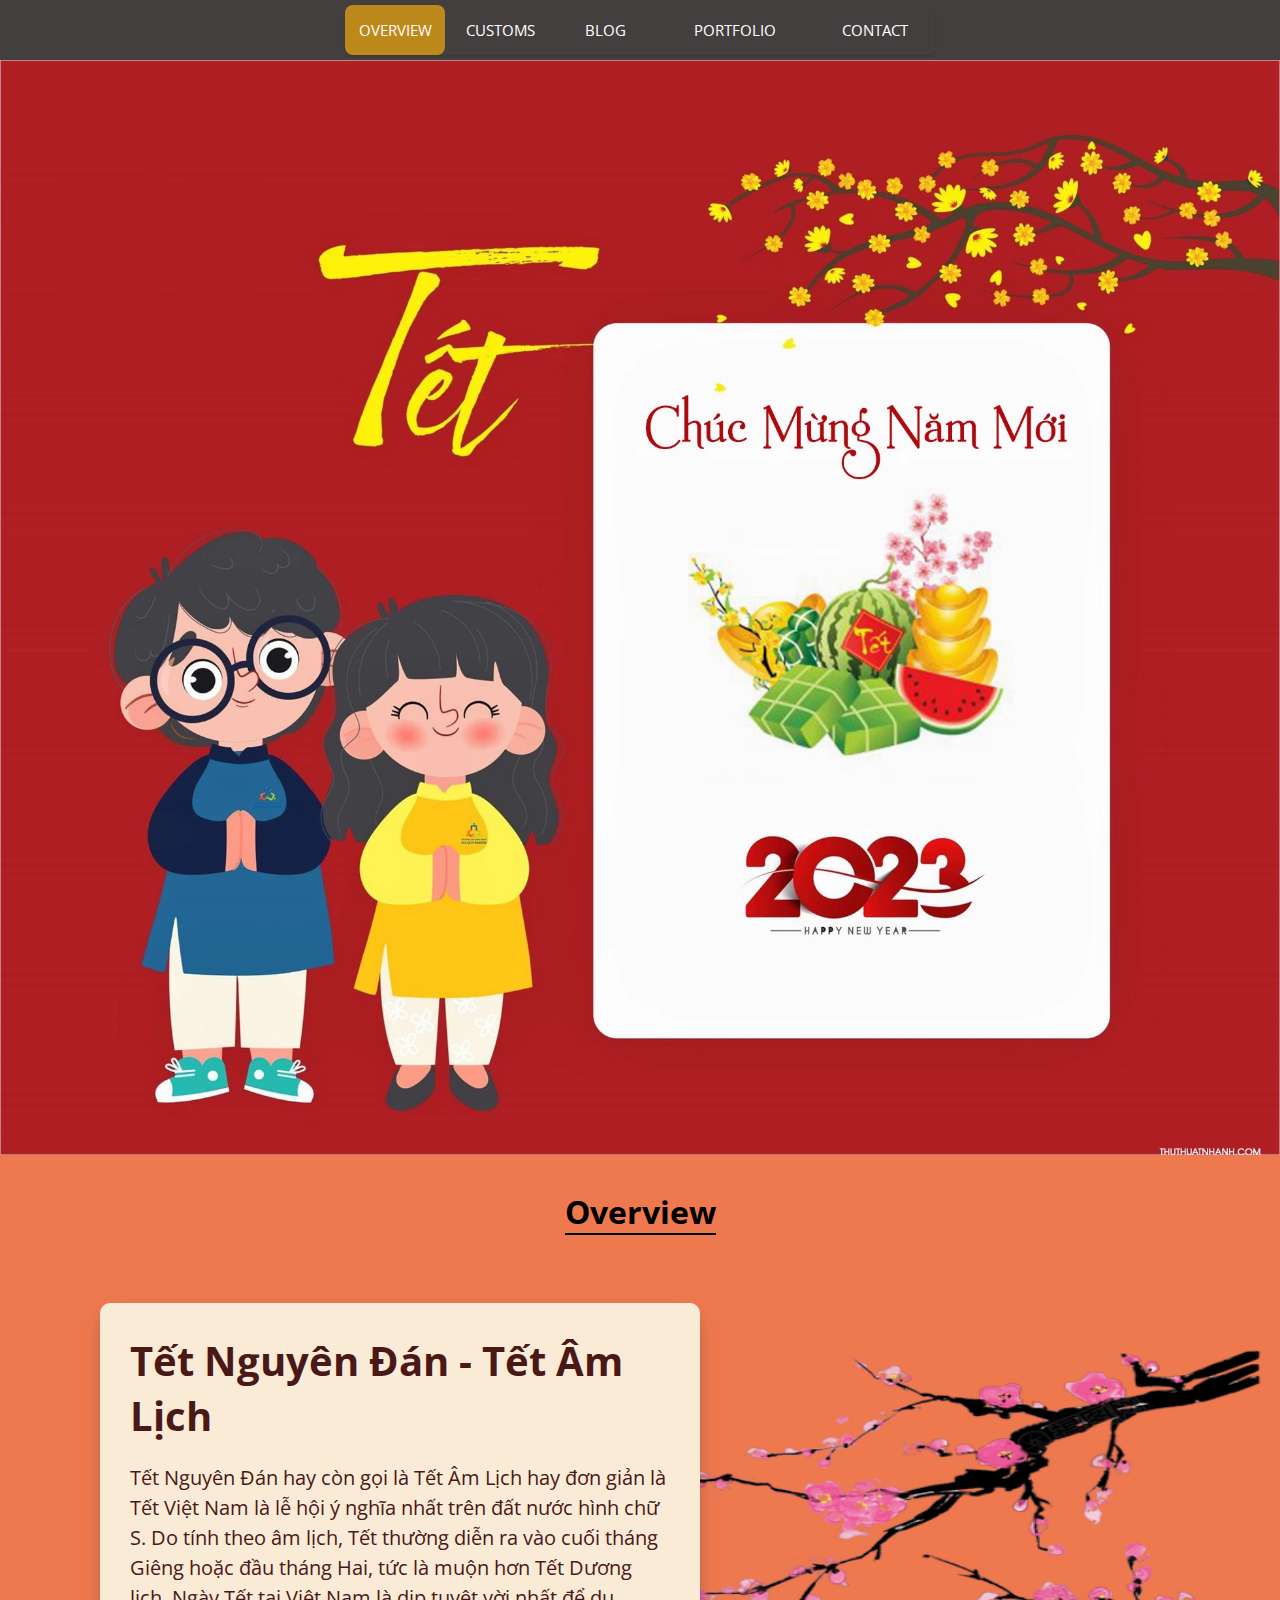
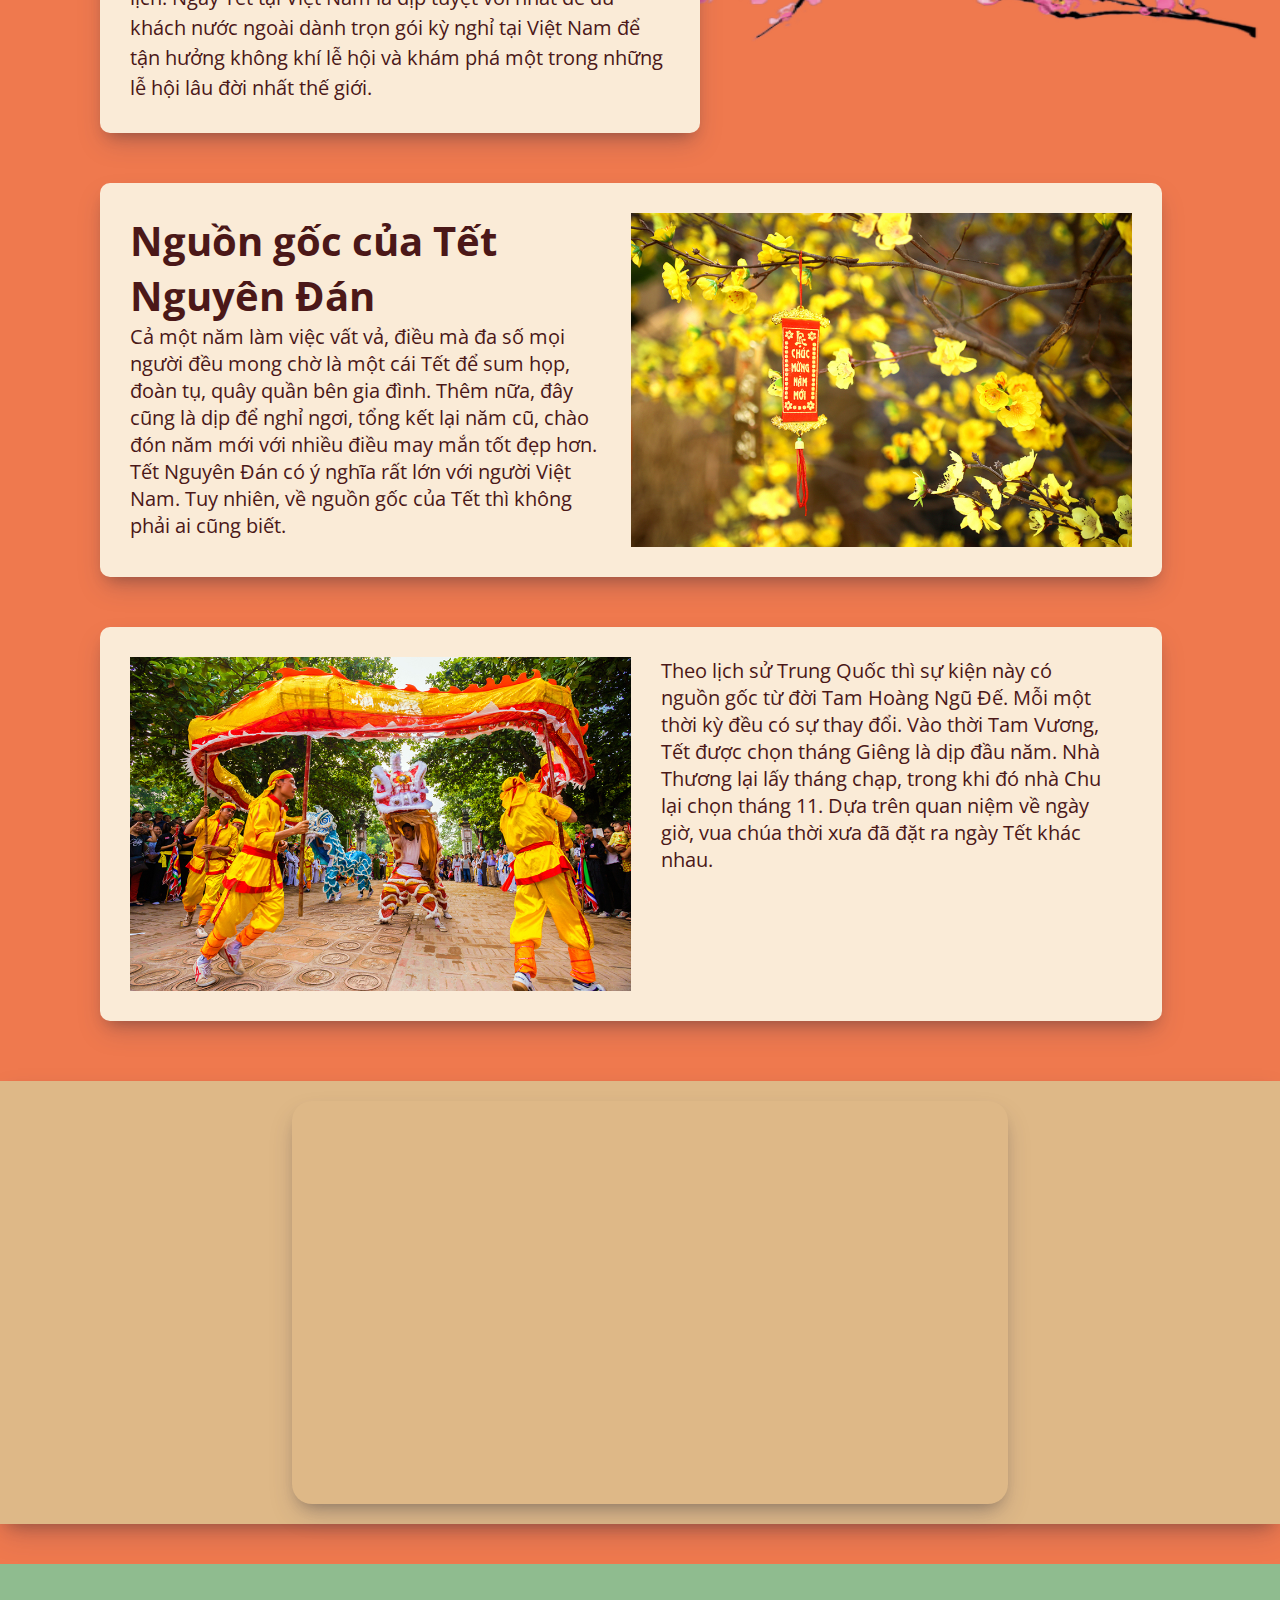
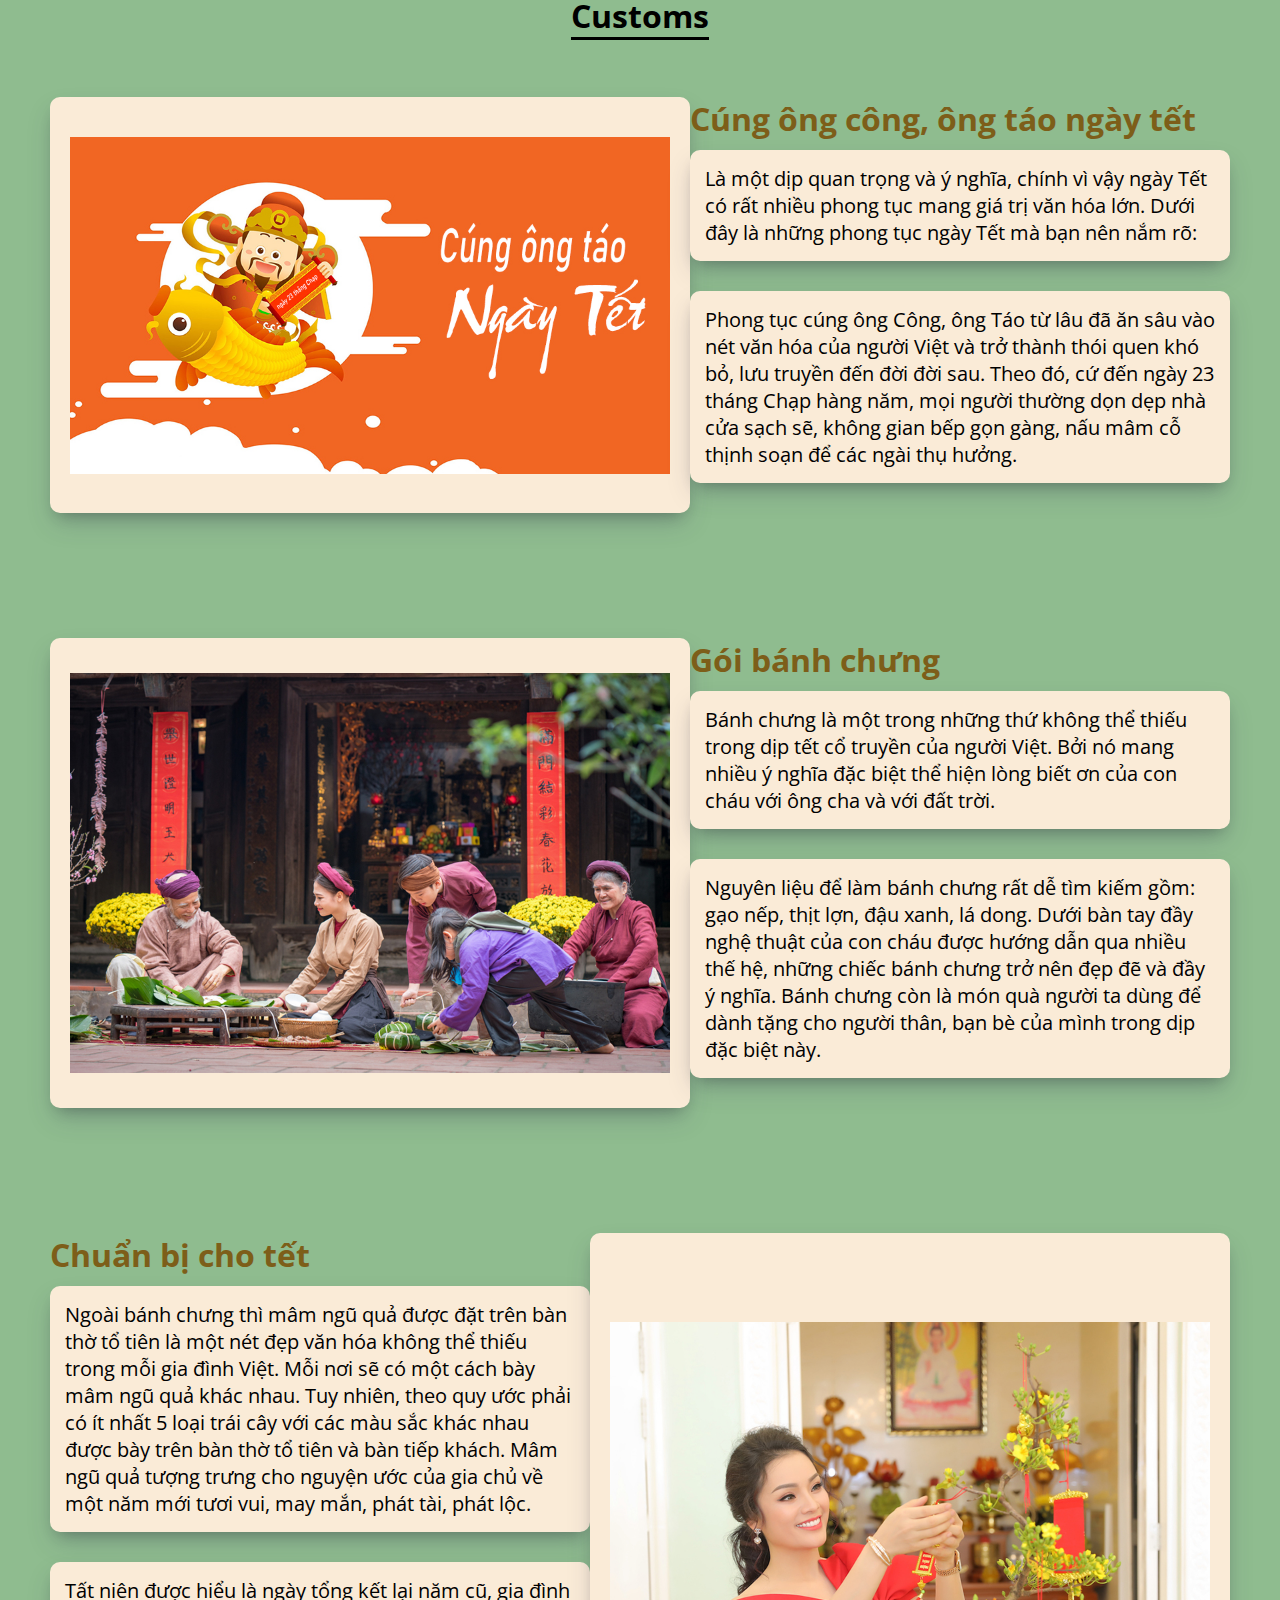
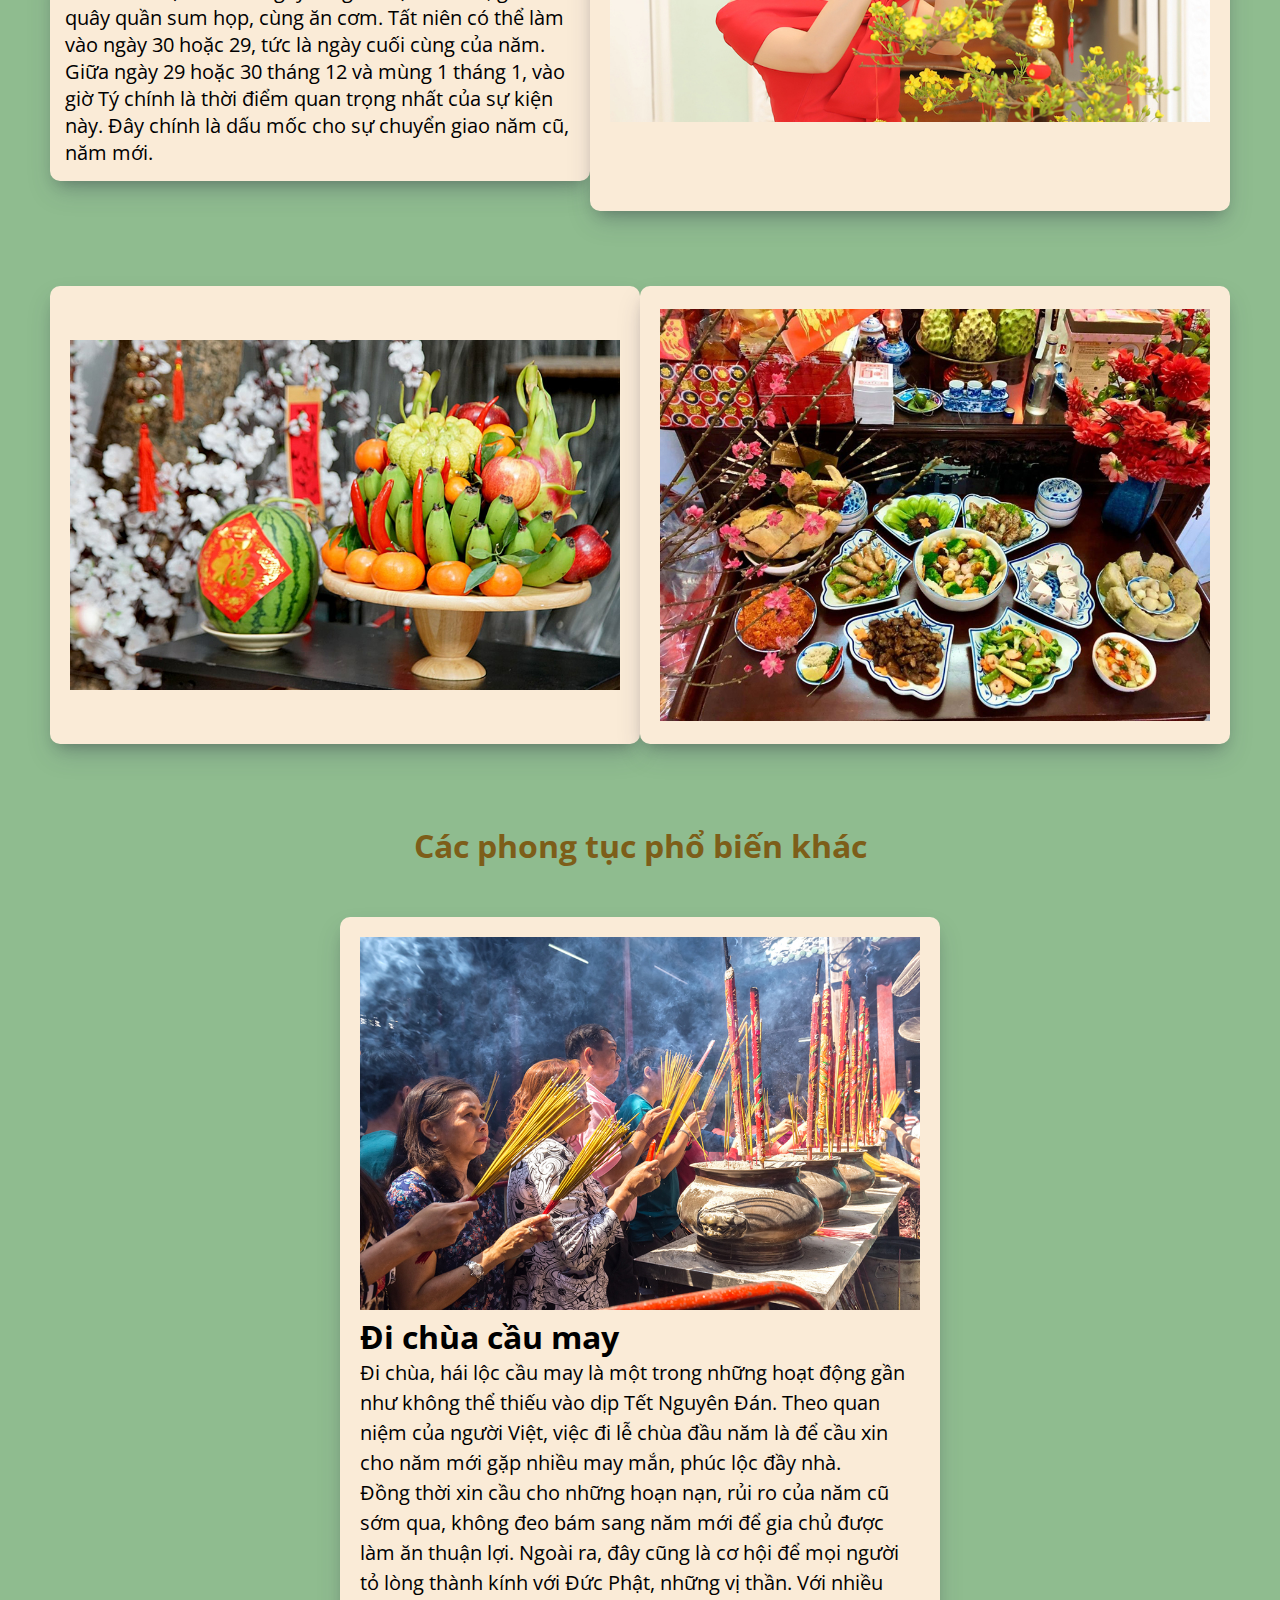
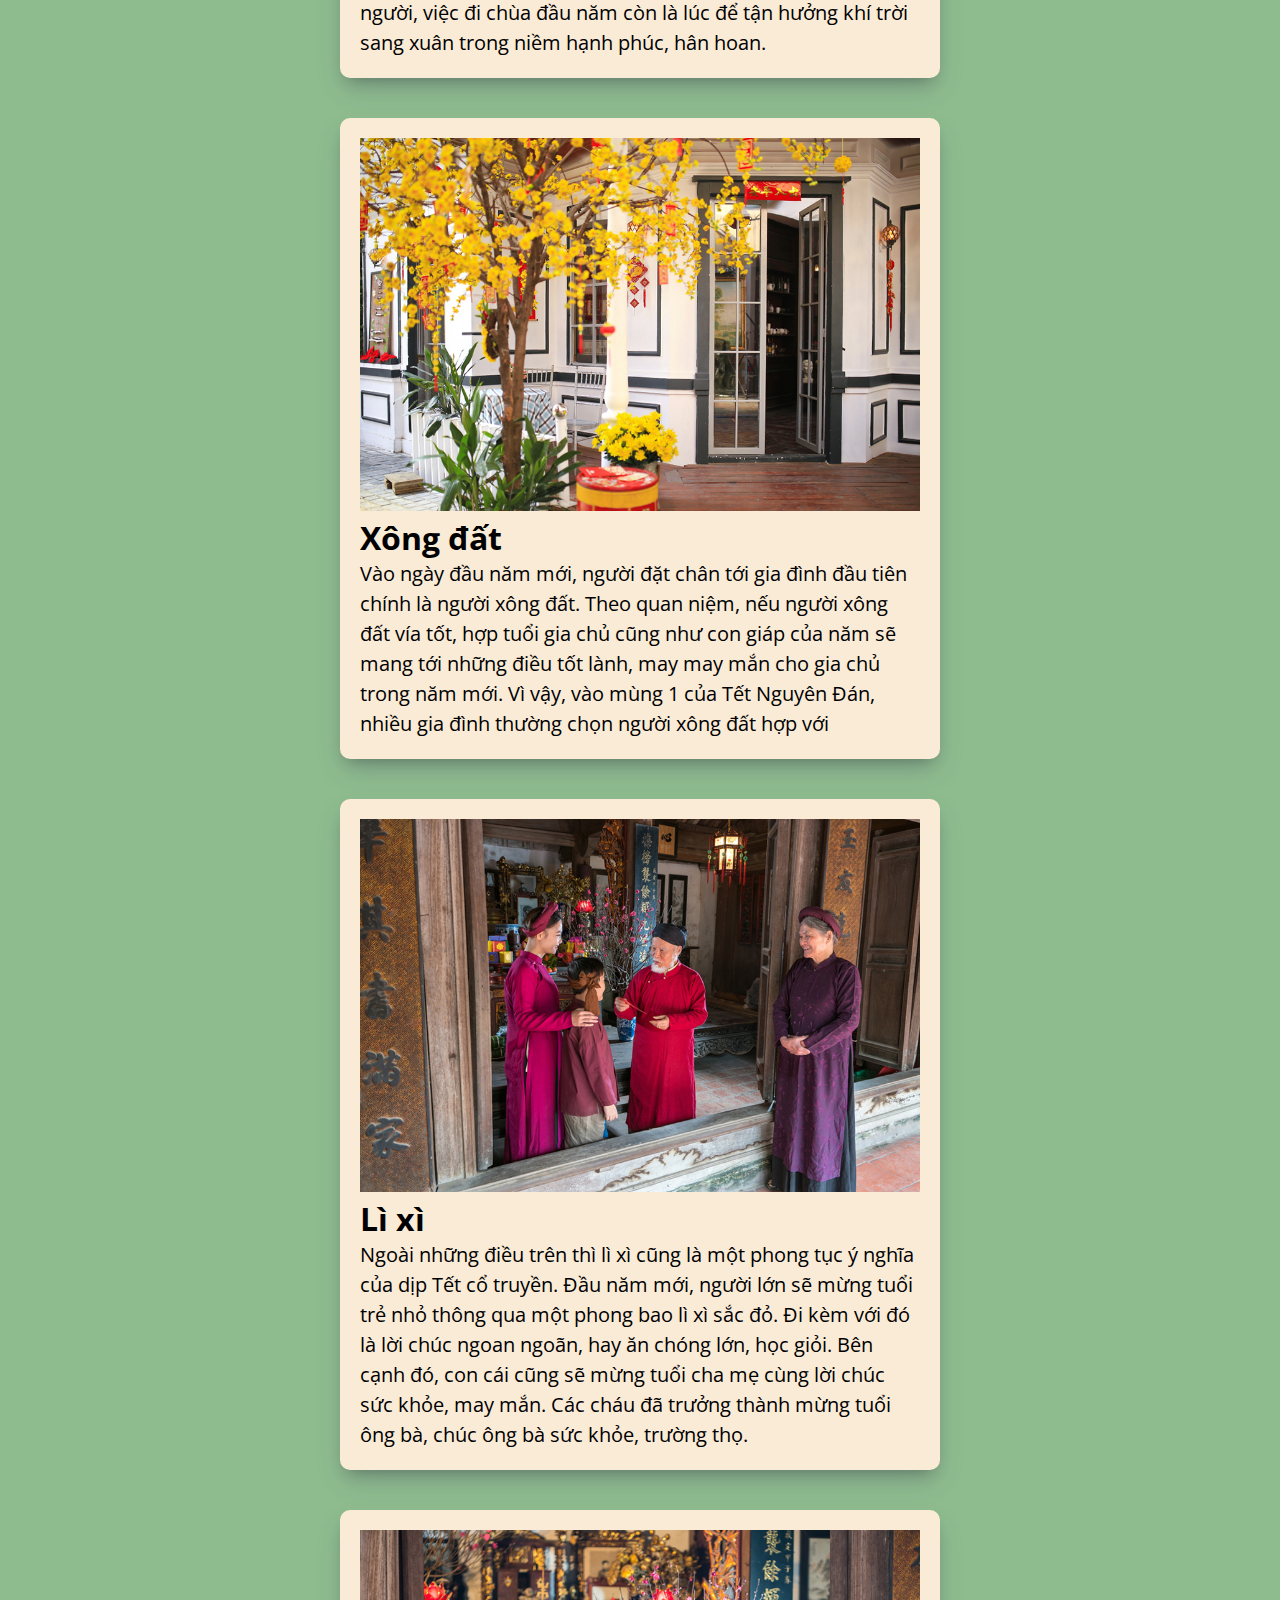
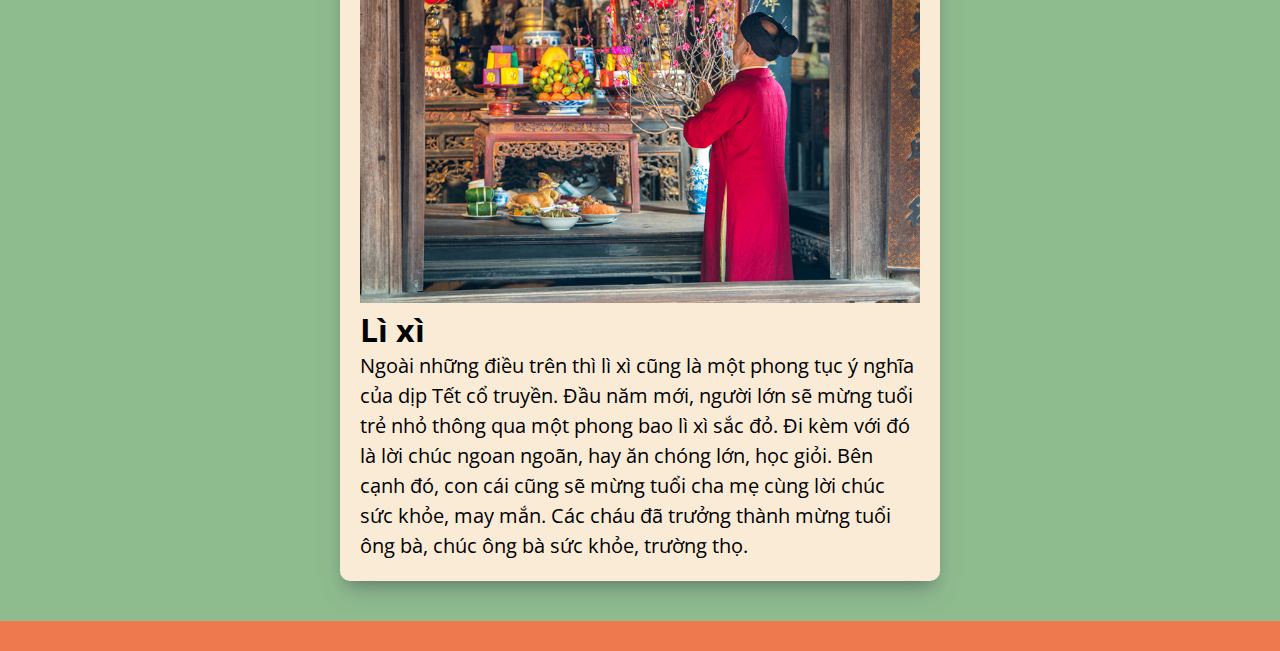
==== index.html @ 1f1d3646 "n" ====
<!DOCTYPE html>
<html lang="en" dir="ltr">
  <head>
    <meta charset="utf-8" />
    <title>Navbar Menu Hover Effect</title>
    <link rel="stylesheet" href="style.css" />
  </head>
  <body>
    <header>
      <nav>
        <a href="#">Overview</a>
        <a href="./customs.html">Customs</a>
        <a href="#">Blog</a>
        <a href="#">Portfolio</a>
        <a href="#">Contact</a>
        <div class="animation start-home"></div>
      </nav>
    </header>

    <div class="bg_container">
      <img src="./Image/anh-2023.png" alt="" />
    </div>

    <!--                  Overview                 -->
    <div id="overview_part">
      <h1 class="ovewview_title">
        <span> Overview </span>
      </h1>
      <div class="main_body">
        <div class="overview">
          <h1>Tết Nguyên Đán - Tết Âm Lịch</h1>
          <p>
            Tết Nguyên Đán hay còn gọi là Tết Âm Lịch hay đơn giản là Tết Việt
            Nam là lễ hội ý nghĩa nhất trên đất nước hình chữ S. Do tính theo âm
            lịch, Tết thường diễn ra vào cuối tháng Giêng hoặc đầu tháng Hai,
            tức là muộn hơn Tết Dương lịch. Ngày Tết tại Việt Nam là dịp tuyệt
            vời nhất để du khách nước ngoài dành trọn gói kỳ nghỉ tại Việt Nam
            để tận hưởng không khí lễ hội và khám phá một trong những lễ hội lâu
            đời nhất thế giới.
          </p>
        </div>

        <div class="source">
          <div class="description">
            <h1>Nguồn gốc của Tết Nguyên Đán</h1>
            <p>
              Cả một năm làm việc vất vả, điều mà đa số mọi người đều mong chờ
              là một cái Tết để sum họp, đoàn tụ, quây quần bên gia đình. Thêm
              nữa, đây cũng là dịp để nghỉ ngơi, tổng kết lại năm cũ, chào đón
              năm mới với nhiều điều may mắn tốt đẹp hơn. Tết Nguyên Đán có ý
              nghĩa rất lớn với người Việt Nam. Tuy nhiên, về nguồn gốc của Tết
              thì không phải ai cũng biết.
            </p>
          </div>
          <img src="./Image/chuc-mung-nam-moi.jpg" alt="" />
        </div>

        <div class="source">
          <img src="./Image/le-hoi-tet-nguyen-dan.jpg" alt="" />
          <div class="description">
            <p style="margin-left: 30px">
              Theo lịch sử Trung Quốc thì sự kiện này có nguồn gốc từ đời Tam
              Hoàng Ngũ Đế. Mỗi một thời kỳ đều có sự thay đổi. Vào thời Tam
              Vương, Tết được chọn tháng Giêng là dịp đầu năm. Nhà Thương lại
              lấy tháng chạp, trong khi đó nhà Chu lại chọn tháng 11. Dựa trên
              quan niệm về ngày giờ, vua chúa thời xưa đã đặt ra ngày Tết khác
              nhau.
            </p>
          </div>
        </div>
        <img class="bg_containe_caydao" src="./Image/daobg.png" alt="" />
      </div>

      <div class="video_container">
        <iframe
          width="716"
          height="403"
          src="https://www.youtube.com/embed/Ob6rbTrhA-0"
          title="Unit 6 - Tet Holiday - Vocabulary"
          frameborder="0"
          allow="accelerometer; autoplay; clipboard-write; encrypted-media; gyroscope; picture-in-picture; web-share"
          allowfullscreen
        ></iframe>
      </div>
    </div>

    <!--                  Customs                 -->
    <div id="customs" class="">
      <h1 class="customs_title">
        <span>Customs</span>
      </h1>

      <div class="introduce_customs">
        <div class="customs_img_conainer">
          <img src="./Image/cung-ong-tao.jpg" alt="" />
        </div>

        <div class="customs_content">
          <h1>Cúng ông công, ông táo ngày tết</h1>
          <p>
            Là một dịp quan trọng và ý nghĩa, chính vì vậy ngày Tết có rất nhiều
            phong tục mang giá trị văn hóa lớn. Dưới đây là những phong tục ngày
            Tết mà bạn nên nắm rõ:
          </p>

          <p>
            Phong tục cúng ông Công, ông Táo từ lâu đã ăn sâu vào nét văn hóa
            của người Việt và trở thành thói quen khó bỏ, lưu truyền đến đời đời
            sau. Theo đó, cứ đến ngày 23 tháng Chạp hàng năm, mọi người thường
            dọn dẹp nhà cửa sạch sẽ, không gian bếp gọn gàng, nấu mâm cỗ thịnh
            soạn để các ngài thụ hưởng.
          </p>
        </div>
      </div>

      <div class="introduce_customs">
        <div class="customs_img_conainer">
          <img src="./Image/goi-banh.jpg" alt="" />
        </div>

        <div class="customs_content">
          <h1>Gói bánh chưng</h1>
          <p>
            Bánh chưng là một trong những thứ không thể thiếu trong dịp tết cổ
            truyền của người Việt. Bởi nó mang nhiều ý nghĩa đặc biệt thể hiện
            lòng biết ơn của con cháu với ông cha và với đất trời.
          </p>

          <p>
            Nguyên liệu để làm bánh chưng rất dễ tìm kiếm gồm: gạo nếp, thịt
            lợn, đậu xanh, lá dong. Dưới bàn tay đầy nghệ thuật của con cháu
            được hướng dẫn qua nhiều thế hệ, những chiếc bánh chưng trở nên đẹp
            đẽ và đầy ý nghĩa. Bánh chưng còn là món quà người ta dùng để dành
            tặng cho người thân, bạn bè của mình trong dịp đặc biệt này.
          </p>
        </div>
      </div>

      <div class="introduce_customs">
        <div class="customs_content">
          <h1>Chuẩn bị cho tết</h1>
          <p>
            Ngoài bánh chưng thì mâm ngũ quả được đặt trên bàn thờ tổ tiên là
            một nét đẹp văn hóa không thể thiếu trong mỗi gia đình Việt. Mỗi nơi
            sẽ có một cách bày mâm ngũ quả khác nhau. Tuy nhiên, theo quy ước
            phải có ít nhất 5 loại trái cây với các màu sắc khác nhau được bày
            trên bàn thờ tổ tiên và bàn tiếp khách. Mâm ngũ quả tượng trưng cho
            nguyện ước của gia chủ về một năm mới tươi vui, may mắn, phát tài,
            phát lộc.
          </p>

          <p>
            Tất niên được hiểu là ngày tổng kết lại năm cũ, gia đình quây quần
            sum họp, cùng ăn cơm. Tất niên có thể làm vào ngày 30 hoặc 29, tức
            là ngày cuối cùng của năm. Giữa ngày 29 hoặc 30 tháng 12 và mùng 1
            tháng 1, vào giờ Tý chính là thời điểm quan trọng nhất của sự kiện
            này. Đây chính là dấu mốc cho sự chuyển giao năm cũ, năm mới.
          </p>
        </div>
        <div class="customs_img_conainer">
          <img src="./Image/trang-tri-don-tet.jpg" alt="" />
        </div>
      </div>

      <div class="container1">
        <div class="customs_img_conainer1">
          <img src="./Image/mam-ngu-qua-ngay-tet.jpg" alt="" />
        </div>
        <div class="customs_img_conainer1">
          <img src="./Image/mam-cung-tat-nien.jpg" alt="" />
        </div>
      </div>

      <div class="other_custom">
        <h1>Các phong tục phổ biến khác</h1>

        <div class="other_custom_container">
          <div class="dichua">
            <img src="./Image/di-chua-dau-nam.jpg" alt="" />
            <h1>Đi chùa cầu may</h1>

            <p>
              Đi chùa, hái lộc cầu may là một trong những hoạt động gần như
              không thể thiếu vào dịp Tết Nguyên Đán. Theo quan niệm của người
              Việt, việc đi lễ chùa đầu năm là để cầu xin cho năm mới gặp nhiều
              may mắn, phúc lộc đầy nhà.
              <br />
              Đồng thời xin cầu cho những hoạn nạn, rủi ro của năm cũ sớm qua,
              không đeo bám sang năm mới để gia chủ được làm ăn thuận lợi. Ngoài
              ra, đây cũng là cơ hội để mọi người tỏ lòng thành kính với Đức
              Phật, những vị thần. Với nhiều người, việc đi chùa đầu năm còn là
              lúc để tận hưởng khí trời sang xuân trong niềm hạnh phúc, hân
              hoan.
            </p>
          </div>

          <div class="xongdat">
            <img src="./Image/xong-dat-dau-nam.jpg" alt="" />
            <h1>Xông đất</h1>

            <p>
              Vào ngày đầu năm mới, người đặt chân tới gia đình đầu tiên chính
              là người xông đất. Theo quan niệm, nếu người xông đất vía tốt, hợp
              tuổi gia chủ cũng như con giáp của năm sẽ mang tới những điều tốt
              lành, may may mắn cho gia chủ trong năm mới. Vì vậy, vào mùng 1
              của Tết Nguyên Đán, nhiều gia đình thường chọn người xông đất hợp
              với
            </p>
          </div>

          <div class="lixi">
            <img src="./Image/lixi-dau-nam.jpg" alt="" />
            <h1>Lì xì</h1>

            <p>
              Ngoài những điều trên thì lì xì cũng là một phong tục ý nghĩa của
              dịp Tết cổ truyền. Đầu năm mới, người lớn sẽ mừng tuổi trẻ nhỏ
              thông qua một phong bao lì xì sắc đỏ. Đi kèm với đó là lời chúc
              ngoan ngoãn, hay ăn chóng lớn, học giỏi. Bên cạnh đó, con cái cũng
              sẽ mừng tuổi cha mẹ cùng lời chúc sức khỏe, may mắn. Các cháu đã
              trưởng thành mừng tuổi ông bà, chúc ông bà sức khỏe, trường thọ.
            </p>
          </div>

          <div class="giaothua">
            <img src="./Image/bay-mam-ngu-qua-ngay-tet.jpg" alt="" />
            <h1>Lì xì</h1>

            <p>
              Ngoài những điều trên thì lì xì cũng là một phong tục ý nghĩa của
              dịp Tết cổ truyền. Đầu năm mới, người lớn sẽ mừng tuổi trẻ nhỏ
              thông qua một phong bao lì xì sắc đỏ. Đi kèm với đó là lời chúc
              ngoan ngoãn, hay ăn chóng lớn, học giỏi. Bên cạnh đó, con cái cũng
              sẽ mừng tuổi cha mẹ cùng lời chúc sức khỏe, may mắn. Các cháu đã
              trưởng thành mừng tuổi ông bà, chúc ông bà sức khỏe, trường thọ.
            </p>
          </div>
        </div>
      </div>
    </div>
  </body>
</html>
---- style.css ----
@import url("https://fonts.googleapis.com/css?family=Open+Sans&display=swap");
* {
  margin: 0;
  padding: 0;
  box-sizing: border-box;
}
body {
  font-family: "Open Sans", sans-serif;
  background-color: rgb(239, 121, 78);
}

header {
  width: 100%;
  background-color: rgb(67, 63, 63);
  height: 60px;
  position: relative;
}

nav {
  position: absolute;
  top: 50%;
  left: 50%;
  transform: translate(-50%, -50%);
  width: 590px;
  height: 50px;
  /* background: #5c5e34; */
  border-radius: 8px;
  font-size: 0;
  box-shadow: 0 2px 3px 0 rgba(0, 0, 0, 0.1);
}
nav a {
  font-size: 15px;
  text-transform: uppercase;
  color: white;
  text-decoration: none;
  line-height: 50px;
  position: relative;
  z-index: 1;
  display: inline-block;
  text-align: center;
}
nav .animation {
  position: absolute;
  height: 100%;
  /* height: 5px; */
  top: 0;
  /* bottom: 0; */
  z-index: 0;
  background: #bc891a;
  border-radius: 8px;
  transition: all 0.5s ease 0s;
}
nav a:nth-child(1) {
  width: 100px;
}
nav .start-home,
a:nth-child(1):hover ~ .animation {
  width: 100px;
  left: 0;
}
nav a:nth-child(2) {
  width: 110px;
}
nav a:nth-child(2):hover ~ .animation {
  width: 110px;
  left: 100px;
}
nav a:nth-child(3) {
  width: 100px;
}
nav a:nth-child(3):hover ~ .animation {
  width: 100px;
  left: 210px;
}
nav a:nth-child(4) {
  width: 160px;
}
nav a:nth-child(4):hover ~ .animation {
  width: 160px;
  left: 310px;
}
nav a:nth-child(5) {
  width: 120px;
}
nav a:nth-child(5):hover ~ .animation {
  width: 120px;
  left: 470px;
}

/* Background */

.bg_container {
  /* width: 100vw; */
  /* height: 80vh; */
  position: relative;
  top: 0px;
}

.bg_container img {
  width: 100%;
  height: 100%;
  object-fit: fill;
  background-position-y: 300px;
}

/* Overview part */

.ovewview_title {
  margin-top: 30px;
  margin-bottom: 30px;
  text-align: center;
}

.ovewview_title span {
  border-bottom: 2px solid black;
}

.main_body {
  padding: 40px 50px;
  position: relative;
}

.overview {
  width: 600px;
  padding: 30px;
  background-color: antiquewhite;

  color: rgb(75, 24, 24);
  border-radius: 10px;
  box-shadow: rgba(50, 50, 93, 0.25) 0px 13px 27px -5px,
    rgba(0, 0, 0, 0.3) 0px 8px 16px -8px;
  top: 0;
  position: relative;
  transition: top 0.75s ease;
  z-index: 2;
  font-size: 20px;
  margin-left: 50px;
  margin-right: 200px;
}

.overview p {
  margin-top: 20px;
  line-height: 30px;
}

.overview:hover {
  top: -10px;
}

.source {
  width: 90%;
  padding: 30px;
  background-color: antiquewhite;

  color: rgb(75, 24, 24);
  border-radius: 10px;
  box-shadow: rgba(50, 50, 93, 0.25) 0px 13px 27px -5px,
    rgba(0, 0, 0, 0.3) 0px 8px 16px -8px;
  top: 0;
  position: relative;
  transition: top 0.75s ease;
  z-index: 2;
  font-size: 20px;
  margin-left: 50px;
  margin-right: 200px;
  display: flex;
  margin-top: 50px;
}

.source:hover {
  top: -10px;
}

.source img {
  width: 50%;
}

.description {
  width: 50%;
  padding-right: 30px;
}

.poem {
  width: 300px;
  padding: 30px;
  background-color: blanchedalmond;
  color: rgb(75, 24, 24);
  border-radius: 10px;
  box-shadow: rgba(50, 50, 93, 0.25) 0px 13px 27px -5px,
    rgba(0, 0, 0, 0.3) 0px 8px 16px -8px;
  top: 0;
  position: relative;
  transition: top 0.75s ease;
  z-index: 2;
  font-size: 20px;
  top: 0;
  position: relative;
  transition: top 0.75s ease;
}

.poem:hover {
  top: -10px;
}

.poem h1 {
  margin-bottom: 30px;
}

.poem p {
  line-height: 30px;
}

.main_body .bg_containe_caydao {
  top: 80px;
  position: absolute;
  width: 80%;
  height: 400px;
  z-index: 0;
  right: 10px;
}

.video_container {
  padding: 20px;
  background-color: burlywood;
  display: flex;
  justify-content: center;
  align-items: center;
  position: relative;
  left: 50%;
  transform: translateX(-50%);
  margin-top: 20px;
  margin-bottom: 40px;
  box-shadow: rgba(50, 50, 93, 0.25) 0px 13px 27px -5px,
    rgba(0, 0, 0, 0.3) 0px 8px 16px -8px;
}

iframe {
  margin-left: 20px;
  border-radius: 20px;
  box-shadow: rgba(50, 50, 93, 0.25) 0px 13px 27px -5px,
    rgba(0, 0, 0, 0.3) 0px 8px 16px -8px;
}

/* Customs */

#customs {
  background-color: #8fbc8f;
  /* height: 800px; */
  padding: 0 50px;
}

.customs_title {
  margin-top: 30px;
  margin-bottom: 30px;
  padding: 30px;
  text-align: center;
}

.customs_title span {
  border-bottom: 3px solid black;
}

.customs_title span:hover {
  border-bottom: 5px solid rgb(127, 36, 36);
}

.introduce_customs {
  width: 100%;
  display: flex;
  justify-content: space-between;
  margin-bottom: 125px;
}
.customs_img_conainer {
  padding: 20px;
  background-color: antiquewhite;
  border-radius: 10px;
  height: auto;
  box-shadow: rgba(50, 50, 93, 0.25) 0px 13px 27px -5px,
    rgba(0, 0, 0, 0.3) 0px 8px 16px -8px;
}

.customs_img_conainer img {
  width: 600px;
  height: 100%;
  object-fit: contain;
}

.customs_content {
  width: 600px;
}

.customs_content h1 {
  color: #7d5e19;
  display: inline-block;
  padding-bottom: 10px;
}

.customs_content p {
  background-color: antiquewhite;
  margin-bottom: 30px;
  font-size: 20px;
  padding: 15px;
  border-radius: 10px;
  box-shadow: rgba(50, 50, 93, 0.25) 0px 13px 27px -5px,
    rgba(0, 0, 0, 0.3) 0px 8px 16px -8px;
}

.container1 {
  display: flex;
  justify-content: space-between;
  margin-top: -50px;
}

.container1 div {
  width: 600px;
  background-color: antiquewhite;
  padding: 20px;
  border-radius: 10px;
  box-shadow: rgba(50, 50, 93, 0.25) 0px 13px 27px -5px,
    rgba(0, 0, 0, 0.3) 0px 8px 16px -8px;
}

.container1 div img {
  width: 100%;
  height: 100%;
  object-fit: contain;
}

.other_custom {
  margin-top: 80px;
  margin-bottom: 30px;
}

.other_custom > h1 {
  color: #7d5e19;
  margin-bottom: 50px;
  text-align: center;
}

.other_custom_container {
  display: flex;
  flex-wrap: wrap;
  justify-content: space-evenly;
}

.dichua {
  width: 600px;
  background-color: antiquewhite;
  padding: 20px;
  border-radius: 10px;
  box-shadow: rgba(50, 50, 93, 0.25) 0px 13px 27px -5px,
    rgba(0, 0, 0, 0.3) 0px 8px 16px -8px;
  margin-bottom: 40px;
}

.dichua img {
  width: 100%;
}

.dichua p {
  font-size: 20px;
  line-height: 30px;
}

.xongdat {
  width: 600px;
  background-color: antiquewhite;
  padding: 20px;
  border-radius: 10px;
  box-shadow: rgba(50, 50, 93, 0.25) 0px 13px 27px -5px,
    rgba(0, 0, 0, 0.3) 0px 8px 16px -8px;
  margin-bottom: 40px;
}

.xongdat img {
  width: 100%;
}

.xongdat p {
  font-size: 20px;
  line-height: 30px;
}

.lixi {
  width: 600px;
  background-color: antiquewhite;
  padding: 20px;
  border-radius: 10px;
  box-shadow: rgba(50, 50, 93, 0.25) 0px 13px 27px -5px,
    rgba(0, 0, 0, 0.3) 0px 8px 16px -8px;
  margin-bottom: 40px;
}

.lixi img {
  width: 100%;
}

.lixi p {
  font-size: 20px;
  line-height: 30px;
}

.giaothua {
  width: 600px;
  background-color: antiquewhite;
  padding: 20px;
  border-radius: 10px;
  box-shadow: rgba(50, 50, 93, 0.25) 0px 13px 27px -5px,
    rgba(0, 0, 0, 0.3) 0px 8px 16px -8px;
  margin-bottom: 40px;
}

.giaothua img {
  width: 100%;
}

.giaothua p {
  font-size: 20px;
  line-height: 30px;
}
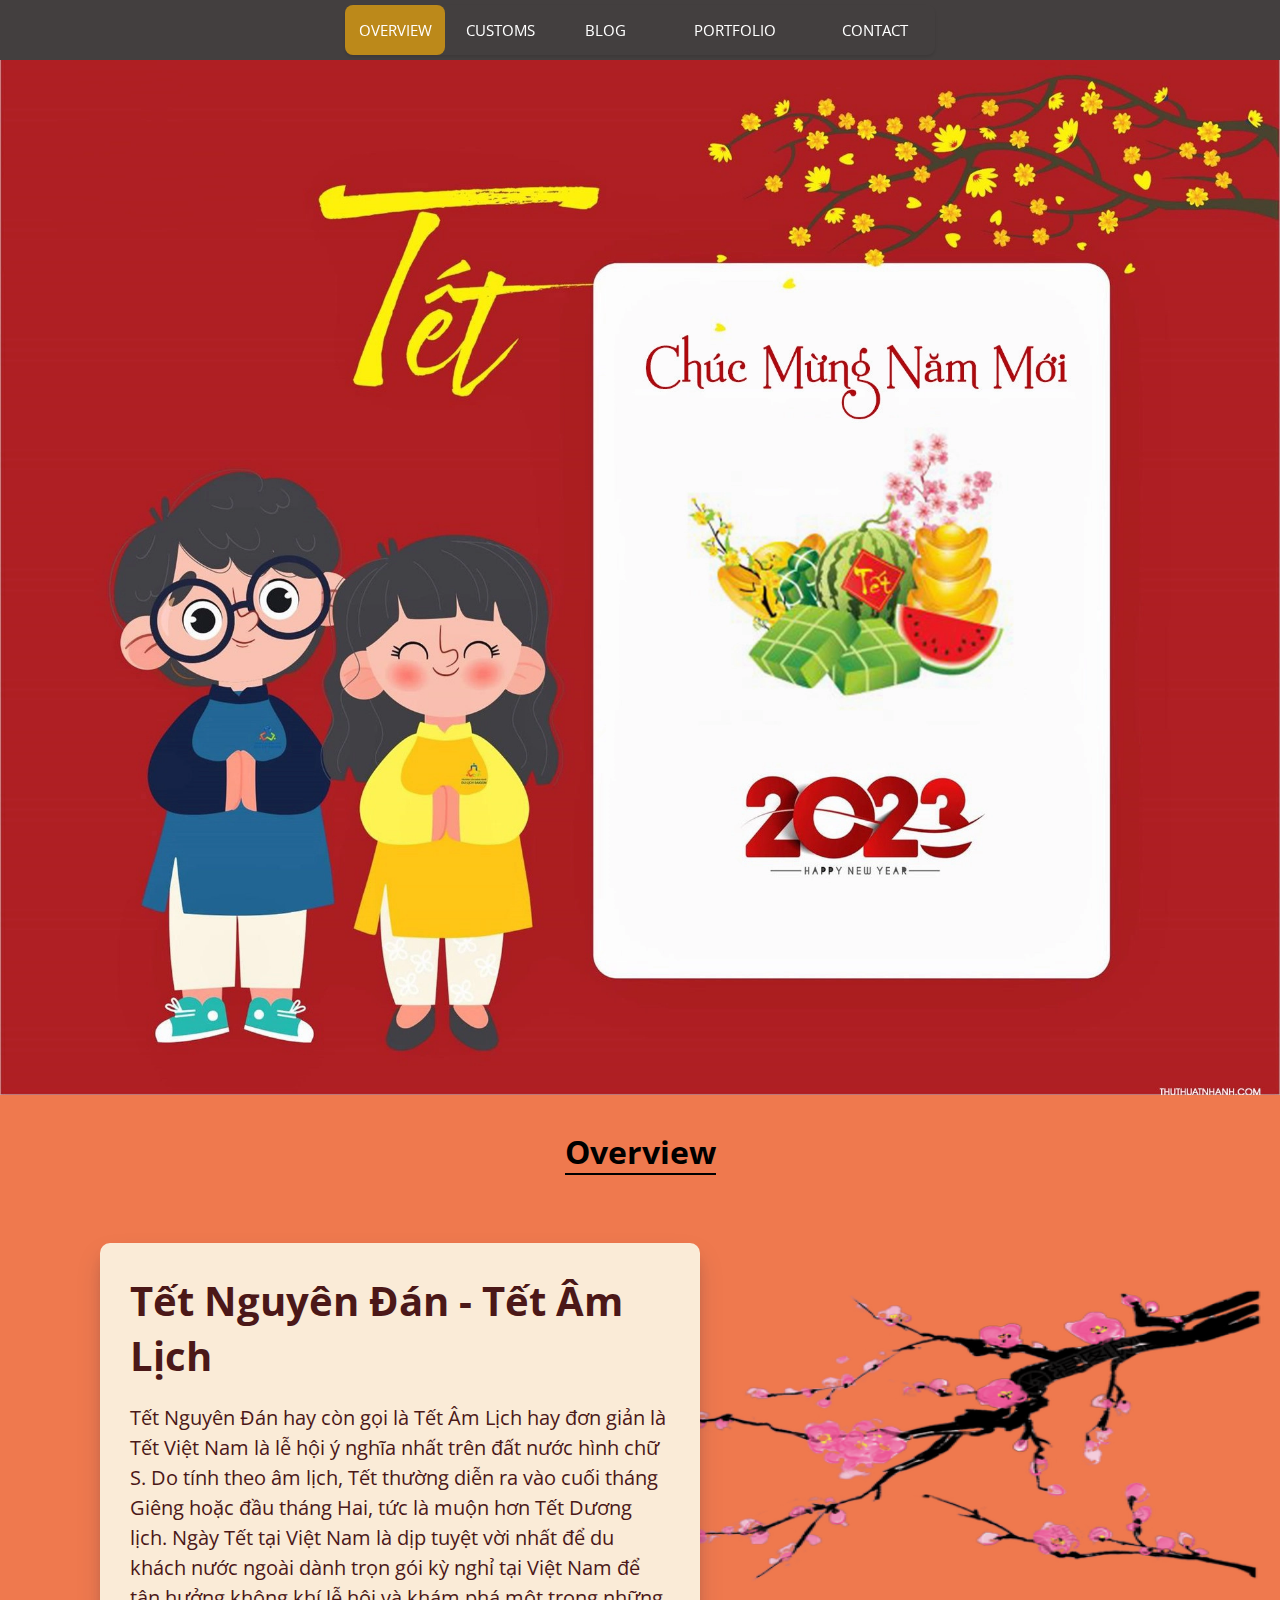
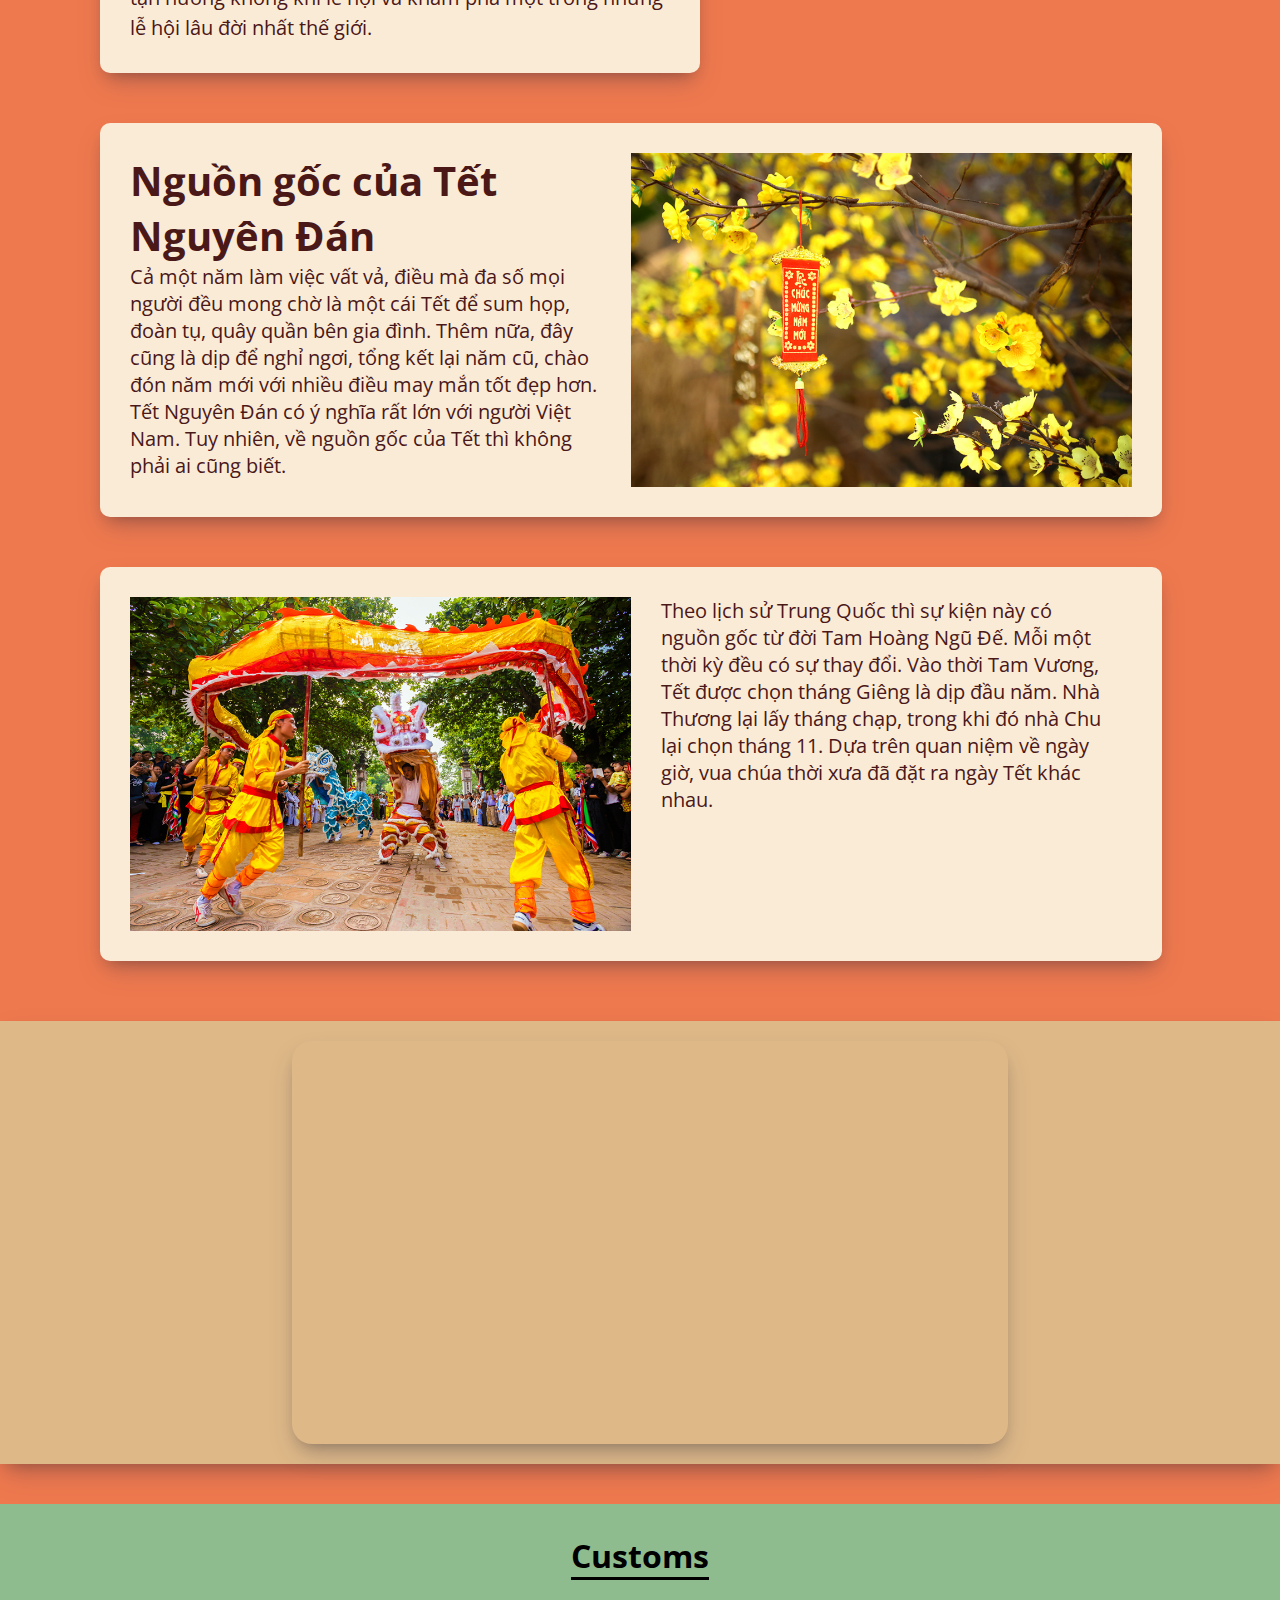
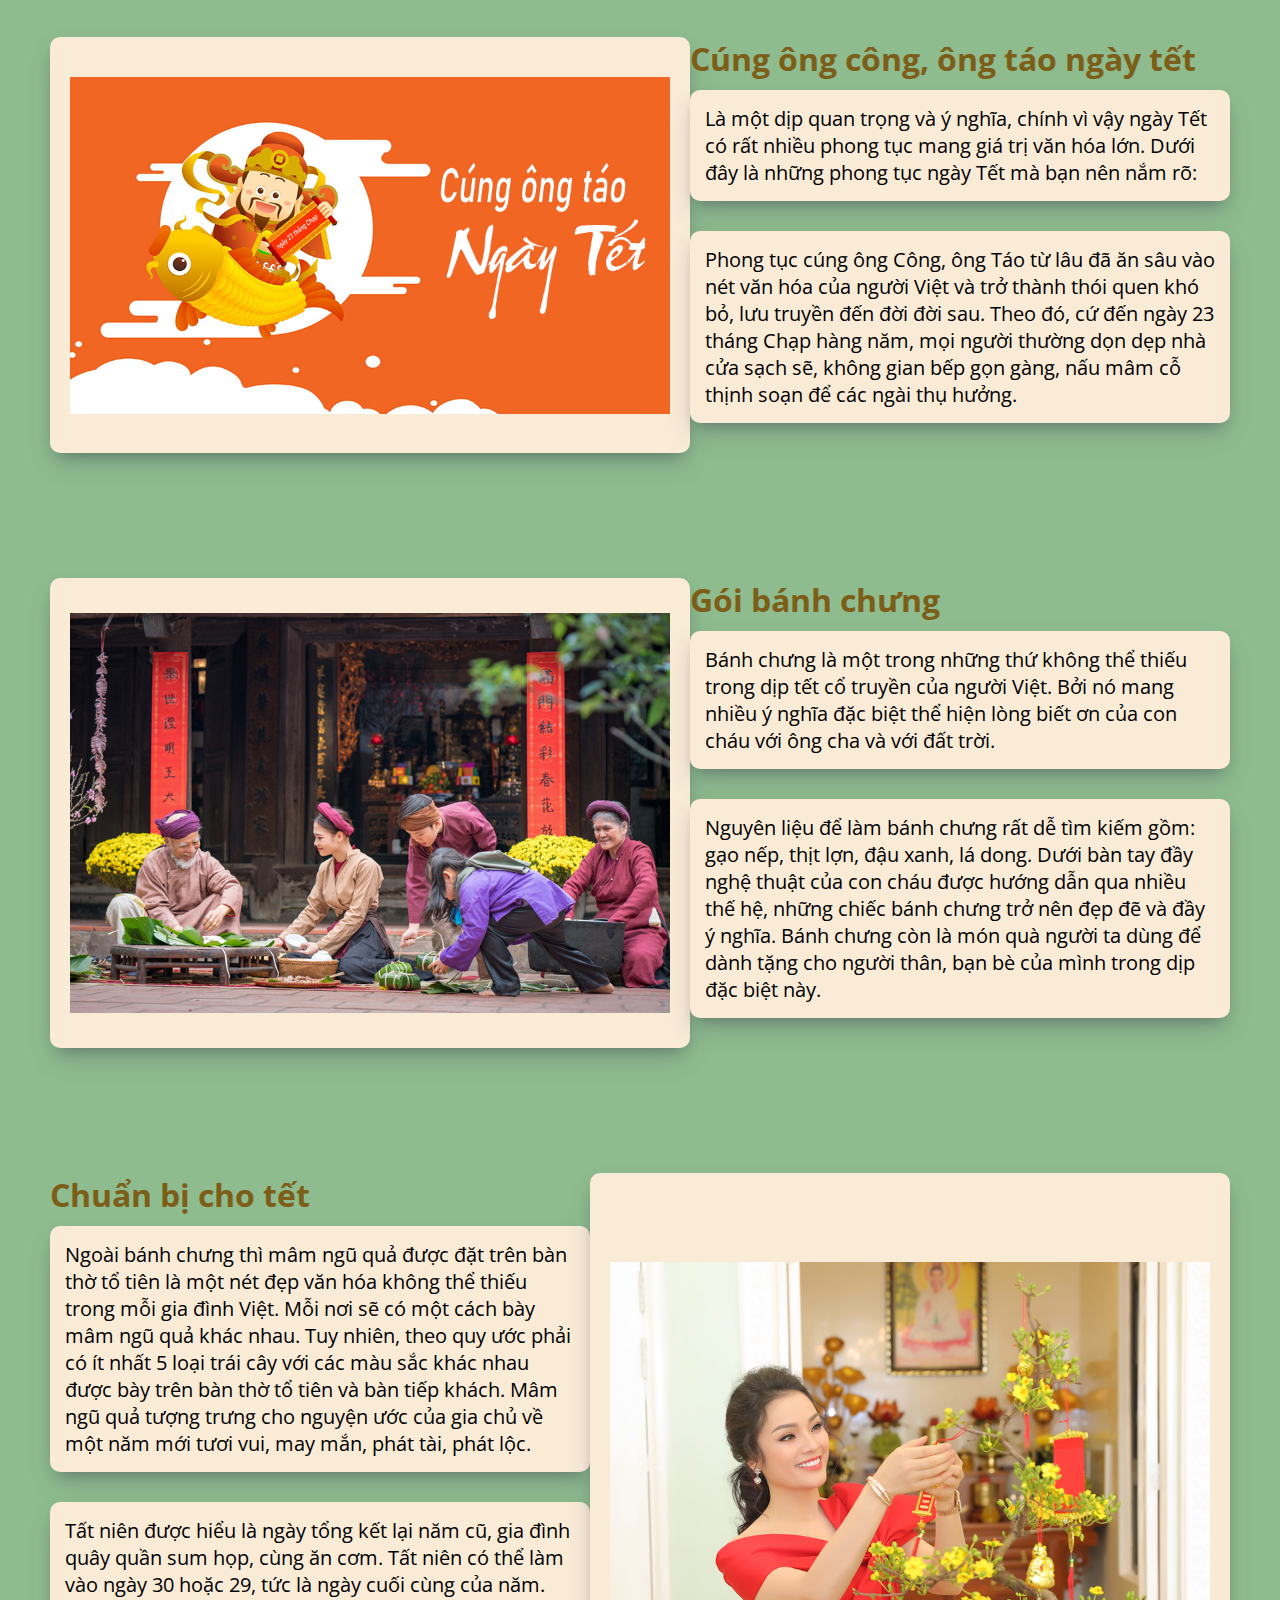
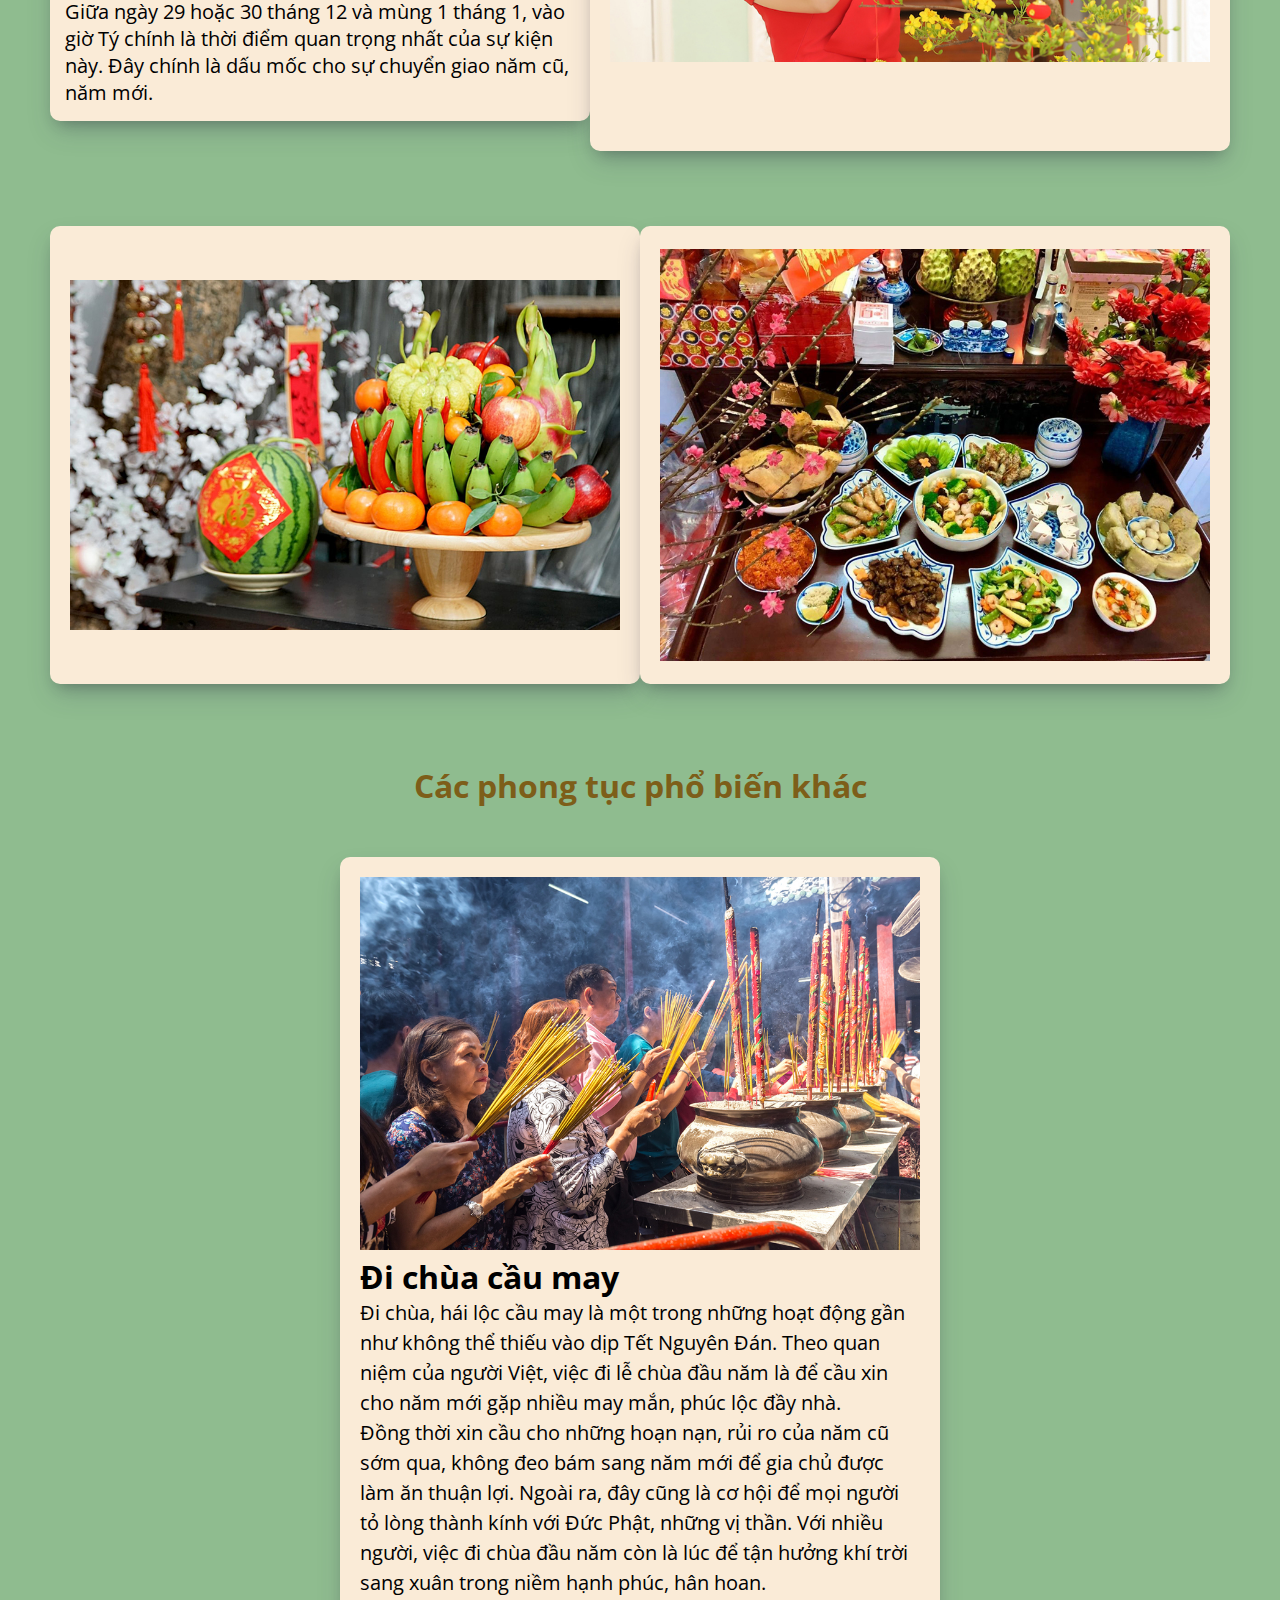
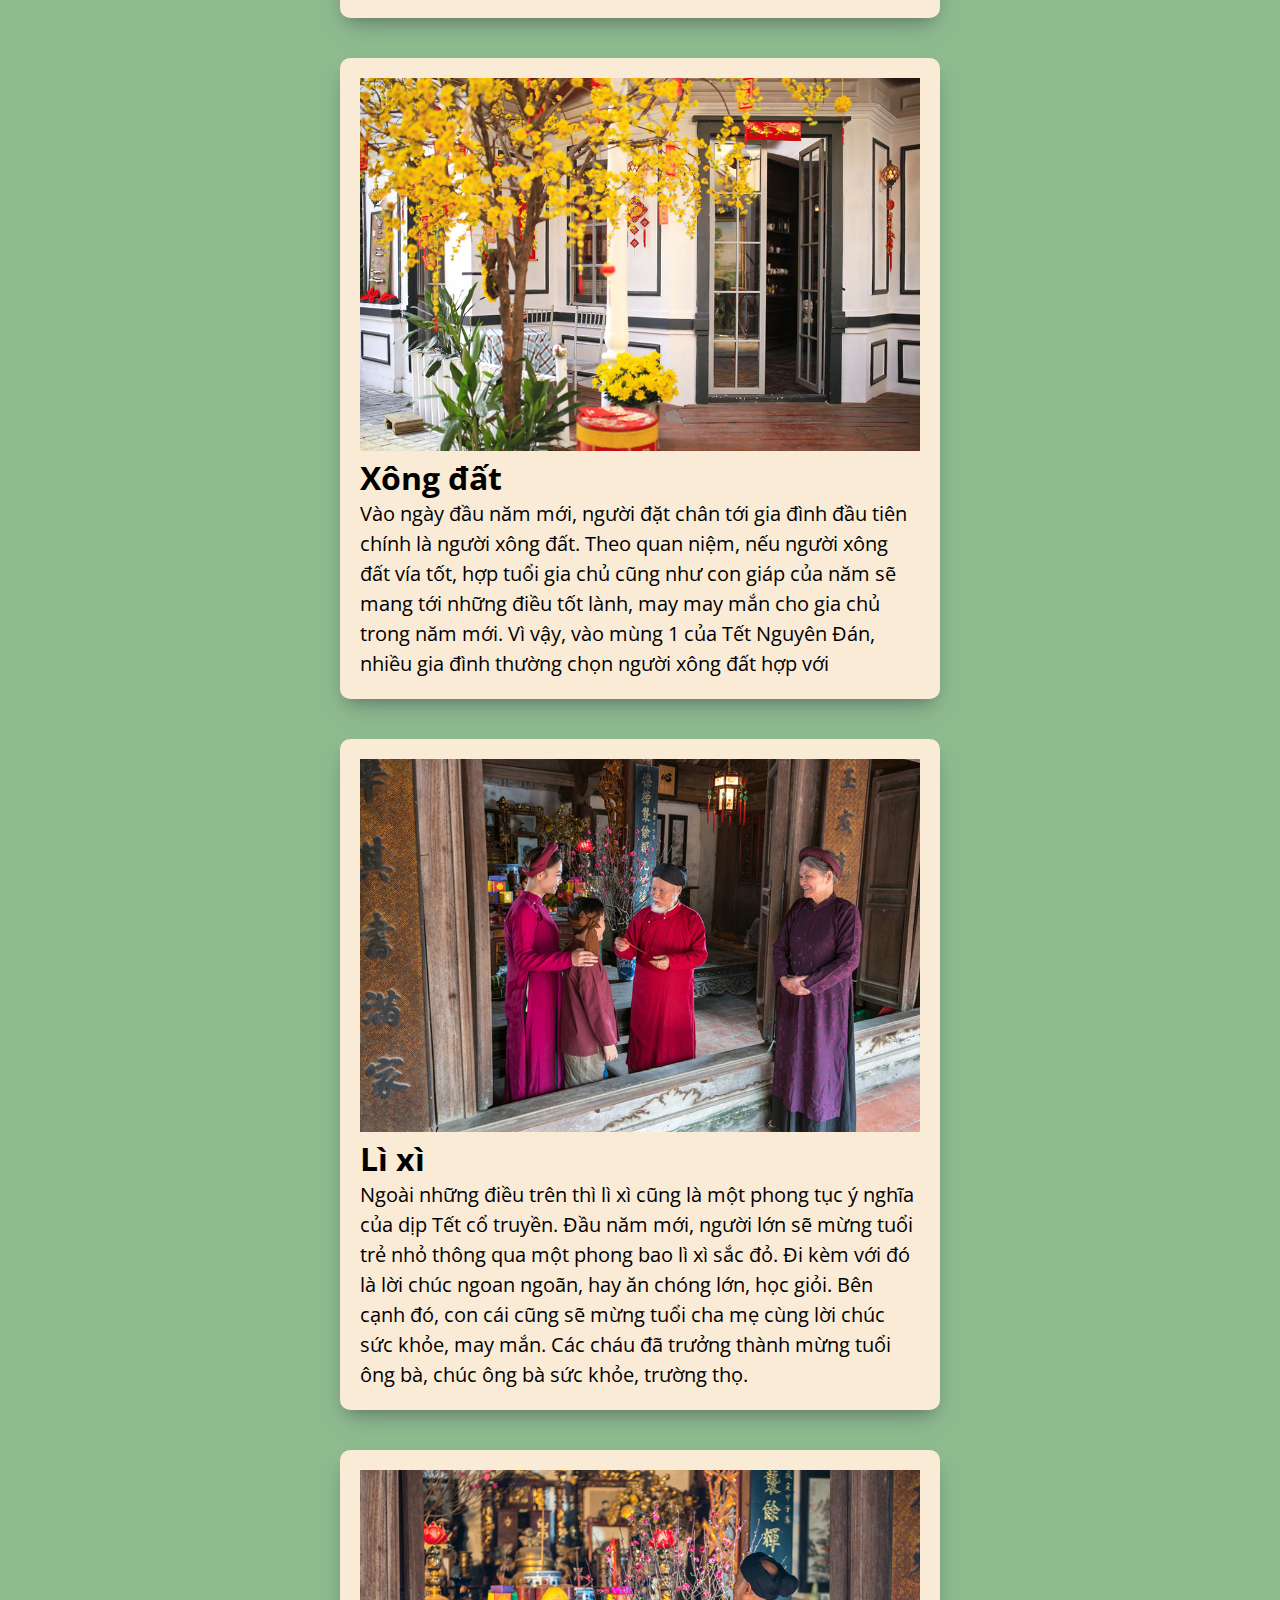
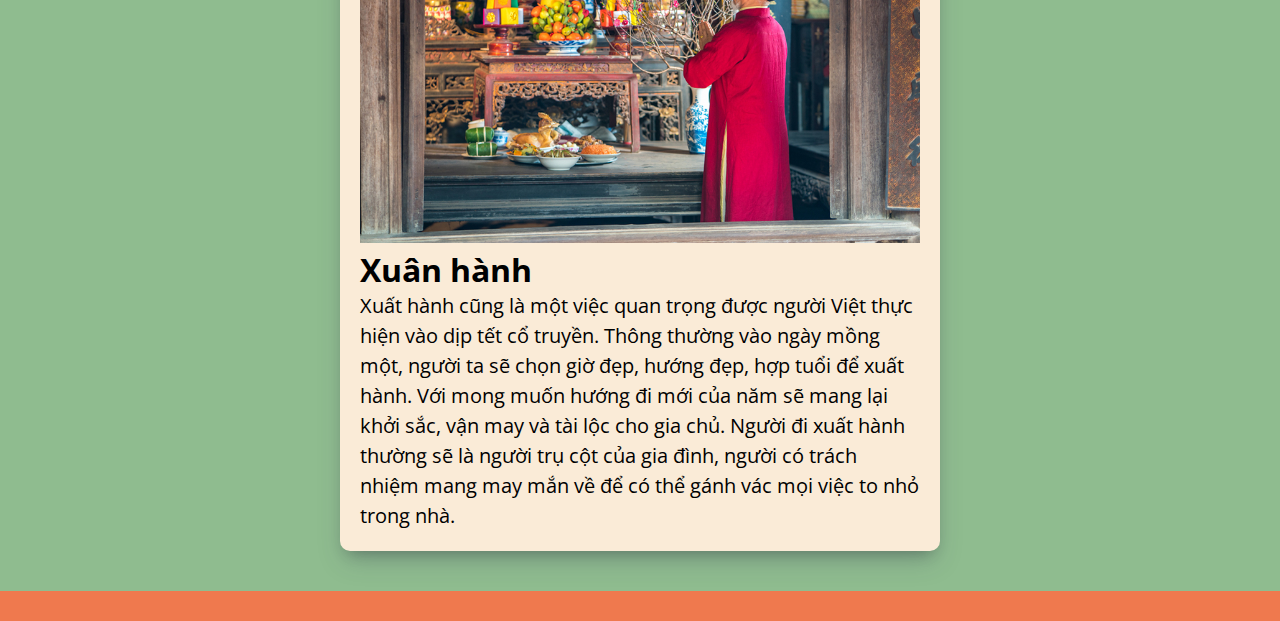
==== commit 52ae8dd5: "n" ====
--- a/index.html
+++ b/index.html
@@ -224,15 +224,16 @@
 
           <div class="giaothua">
             <img src="./Image/bay-mam-ngu-qua-ngay-tet.jpg" alt="" />
-            <h1>Lì xì</h1>
-
-            <p>
-              Ngoài những điều trên thì lì xì cũng là một phong tục ý nghĩa của
-              dịp Tết cổ truyền. Đầu năm mới, người lớn sẽ mừng tuổi trẻ nhỏ
-              thông qua một phong bao lì xì sắc đỏ. Đi kèm với đó là lời chúc
-              ngoan ngoãn, hay ăn chóng lớn, học giỏi. Bên cạnh đó, con cái cũng
-              sẽ mừng tuổi cha mẹ cùng lời chúc sức khỏe, may mắn. Các cháu đã
-              trưởng thành mừng tuổi ông bà, chúc ông bà sức khỏe, trường thọ.
+            <h1>Xuân hành</h1>
+
+            <p>
+              Xuất hành cũng là một việc quan trọng được người Việt thực hiện
+              vào dịp tết cổ truyền. Thông thường vào ngày mồng một, người ta sẽ
+              chọn giờ đẹp, hướng đẹp, hợp tuổi để xuất hành. Với mong muốn
+              hướng đi mới của năm sẽ mang lại khởi sắc, vận may và tài lộc cho
+              gia chủ. Người đi xuất hành thường sẽ là người trụ cột của gia
+              đình, người có trách nhiệm mang may mắn về để có thể gánh vác mọi
+              việc to nhỏ trong nhà.
             </p>
           </div>
         </div>
--- a/style.css
+++ b/style.css
@@ -13,7 +13,8 @@
   width: 100%;
   background-color: rgb(67, 63, 63);
   height: 60px;
-  position: relative;
+  position: fixed;
+  z-index: 10;
 }
 
 nav {
